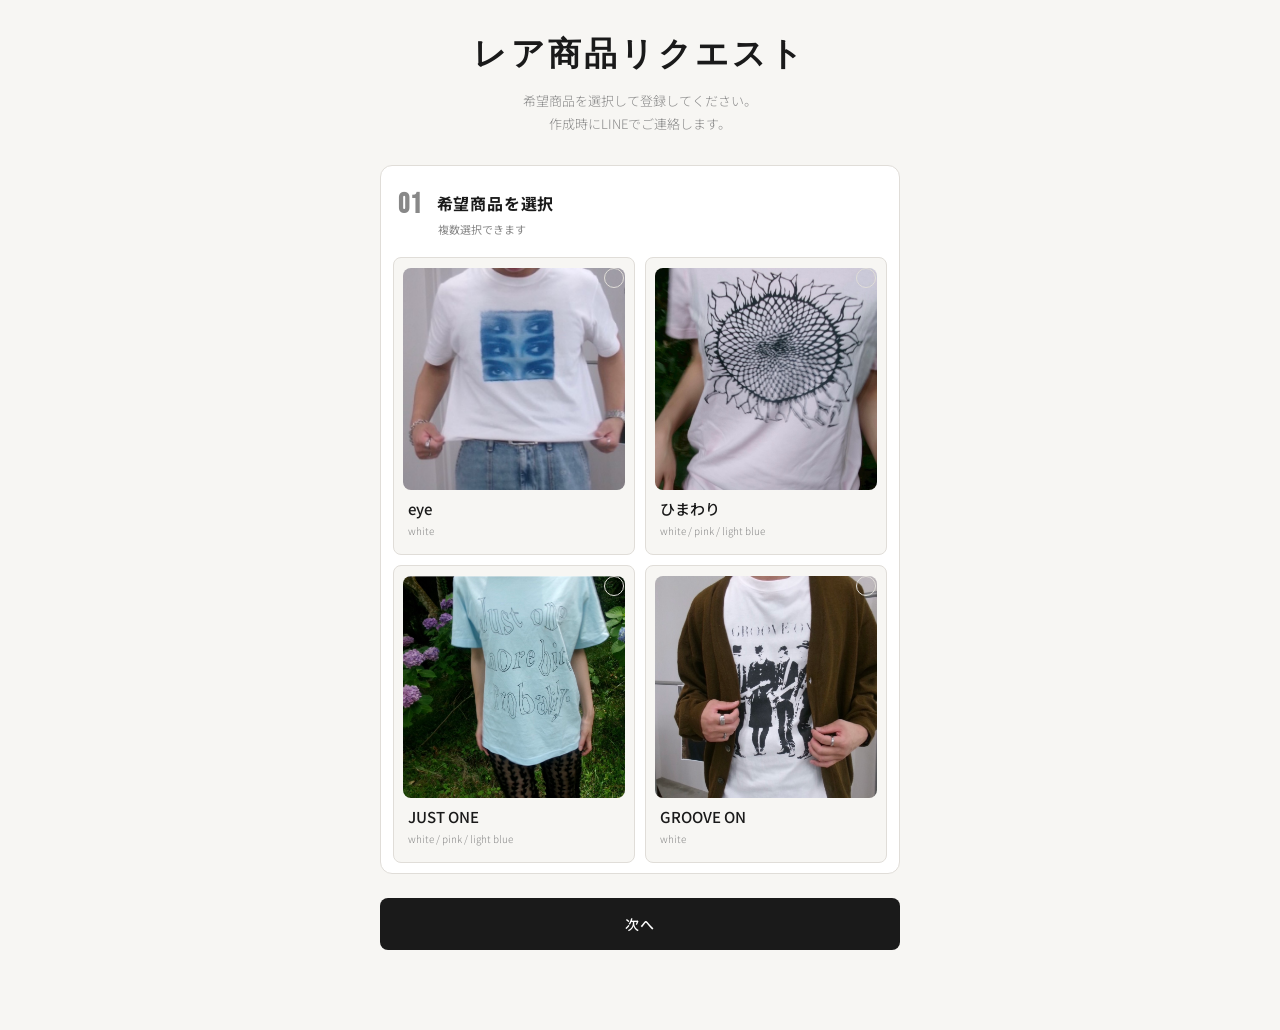
==== index.html @ e50fa968 "重複削除" ====
<!DOCTYPE html>
<html lang="ja">
<head>
  <meta charset="UTF-8">
  <meta name="viewport" content="width=device-width, initial-scale=1.0">
  <title>レアアイテム購入希望登録</title>
  <link rel="stylesheet" href="style.css">
</head>
<body>

  <div class="container">
    <header class="header">
      <h1 class="header__title">レア商品リクエスト</h1>
      <p class="header__desc">希望商品を選択して登録してください。<br>作成時にLINEでご連絡します。</p>
    </header>

    <form id="wishForm">

      <input type="hidden" id="lineUserId">
      <input type="hidden" id="lineDisplayName">

      <!-- =============================================
           STEP 1: 商品選択
           商品を追加・変更する場合はここを編集
      ============================================= -->
      <div class="step" id="step1">
        <h2 class="step__title"><span class="step__num">01</span>希望商品を選択</h2>
        <p class="step__note">複数選択できます</p>
        <div class="product-grid">

          <!-- 商品カード：商品名・色はここで変更 -->
          <label class="product-card" data-product="eye">
            <input type="checkbox" name="product" value="eye">
            <div class="product-card__inner">
              <div class="product-card__check">✓</div>
              <!-- eyeの商品画像 -->
              <img src="Eye.jpg" alt="eye" class="product-card__img">
              <p class="product-card__name">eye</p>
              <!-- eyeの色：白 -->
              <p class="product-card__colors">white</p>
            </div>
          </label>

          <label class="product-card" data-product="himawari">
            <input type="checkbox" name="product" value="himawari">
            <div class="product-card__inner">
              <div class="product-card__check">✓</div>
              <!-- ひまわりの商品画像 -->
              <img src="Himawari.jpg" alt="ひまわり" class="product-card__img">
              <p class="product-card__name">ひまわり</p>
              <!-- ひまわりの色：白・ピンク・水色 -->
              <p class="product-card__colors">white / pink / light blue</p>
            </div>
          </label>

          <label class="product-card" data-product="justone">
            <input type="checkbox" name="product" value="justone">
            <div class="product-card__inner">
              <div class="product-card__check">✓</div>
              <!-- JUST ONEの商品画像 -->
              <img src="JustOne.jpg" alt="JUST ONE" class="product-card__img">
              <p class="product-card__name">JUST ONE</p>
              <!-- JUST ONEの色：白・ピンク・水色 -->
              <p class="product-card__colors">white / pink / light blue</p>
            </div>
          </label>

          <label class="product-card" data-product="grooveon">
            <input type="checkbox" name="product" value="grooveon">
            <div class="product-card__inner">
              <div class="product-card__check">✓</div>
              <!-- GROOVE ONの商品画像 -->
              <img src="GrooveOn.jpg" alt="GROOVE ON" class="product-card__img">
              <p class="product-card__name">GROOVE ON</p>
              <!-- GROOVE ONの色：白 -->
              <p class="product-card__colors">white</p>
            </div>
          </label>

        </div>
      </div>

      <!-- =============================================
           STEP 2: 各商品の詳細選択
           JSで動的に生成されます
      ============================================= -->
      <div class="step" id="step2" style="display:none;">
        <h2 class="step__title"><span class="step__num">02</span>色・サイズ・希望度を選択</h2>
        <div id="productDetails"></div>
      </div>

      <!-- =============================================
           STEP 3: 確認画面
      ============================================= -->
      <div class="step" id="step3" style="display:none;">
        <h2 class="step__title">
          <span class="step__num">03</span>
          内容を確認して送信
        </h2>
        <div id="confirmDetails"></div>
        <div class="input-group">
          <p class="input-note">作成時にLINEでお知らせします。</p>
        </div>
      </div>

      <!-- ナビゲーションボタン -->
      <div class="nav-buttons">
        <button type="button" class="btn btn--back" id="backBtn" style="display:none;">戻る</button>
        <button type="button" class="btn btn--next" id="nextBtn">次へ</button>
        <button type="submit" class="btn btn--submit" id="submitBtn" style="display:none;">登録する</button>
      </div>

    </form>

    <!-- 送信完了画面 -->
    <div class="complete" id="completeView" style="display:none;">
      <div class="complete__icon">✓</div>
      <h2 class="complete__title">登録完了</h2>
      <p class="complete__text">作成時にLINEでご連絡します。<br>お楽しみに！</p>
      <button class="btn btn--next" onclick="location.reload()">TOPに戻る</button>
    </div>

  </div>

  <script src="https://static.line-scdn.net/liff/edge/2/sdk.js"></script>
  <script src="script.js"></script>
</body>
</html>
---- style.css ----
@import url('https://fonts.googleapis.com/css2?family=Bebas+Neue&family=Noto+Sans+JP:wght@300;400;500&display=swap');

/* =============================================
   CSS変数：色・フォントはここで一括管理
============================================= */
:root {
  --color-bg: #f7f6f3;
  --color-surface: #ffffff;
  --color-accent: #1a1a1a;
  --color-accent-light: #333;
  --color-muted: #888;
  --color-border: #e0ddd8;
  --color-selected: #1a1a1a;
  --color-selected-text: #ffffff;
  --color-error: #c0392b;
  --font-display: 'Bebas Neue', sans-serif;
  --font-body: 'Noto Sans JP', sans-serif;
  --radius: 12px;
  --radius-sm: 8px;
}

* {
  box-sizing: border-box;
  margin: 0;
  padding: 0;
}

body {
  background-color: var(--color-bg);
  font-family: var(--font-body);
  color: var(--color-accent);
  min-height: 100vh;
  padding: 40px 16px 80px;
}

/* =============================================
   コンテナ
============================================= */
.container {
  max-width: 520px;
  margin: 0 auto;
}

/* =============================================
   ヘッダー
============================================= */
.header {
  text-align: center;
  margin-bottom: 30px;
}

.header__sub {
  font-family: var(--font-display);
  font-size: 13px;
  letter-spacing: 0.3em;
  color: var(--color-muted);
  margin-bottom: 8px;
}

.header__title {
  font-family: var(--font-display);
  font-size: 32.5px;
  letter-spacing: 0.1em;
  line-height: 1;
  margin-bottom: 16px;
}

.header__desc {
  font-size: 13px;
  color: var(--color-muted);
  line-height: 1.8;
  font-weight: 300;
}

/* =============================================
   ステップ
============================================= */
.step {
  background: var(--color-surface);
  border-radius: var(--radius);
  padding: 21px 12px 10px 12px;
  margin-bottom: 16px;
  border: 1px solid var(--color-border);
}

.step__title {
  font-size: 16px;
  font-weight: 700;
  letter-spacing: 0.05em;
  margin-bottom: 2px;
  margin-left: 5px;
  display: flex;
  align-items: center;
  gap: 15px;
}

.step__num {
  font-family: var(--font-display);
  font-size: 28px;
  line-height: 1;
  color: var(--color-muted);
  padding-top: 4px; /* 数値を調整して合わせる */
}

.step__note {
  font-size: 11px;
  color: var(--color-muted);
  margin-bottom: 20px;
  margin-left: 45px;
}

/* =============================================
   商品グリッド
============================================= */
.product-grid {
  display: grid;
  grid-template-columns: 1fr 1fr;
  gap: 10px;
}

.product-card {
  cursor: pointer;
  display: block;
}

.product-card input[type="checkbox"] {
  display: none;
}

.product-card__inner {
  border: 1.5px solid var(--color-border);
  border-radius: var(--radius-sm);
  padding: 16px 14px;
  position: relative;
  transition: all 0.2s ease;
  background: var(--color-bg);
}

.product-card__check {
  position: absolute;
  top: 10px;
  right: 10px;
  width: 20px;
  height: 20px;
  border-radius: 50%;
  border: 1.5px solid var(--color-border);
  display: flex;
  align-items: center;
  justify-content: center;
  font-size: 10px;
  color: transparent;
  transition: all 0.2s ease;
}

/* 商品カード画像 */
.product-card__img {
  width: calc(100% + 10px); /* paddingの分だけ広げる */
  margin-left: -5px; /* product-card__innerのpaddingと合わせる */
  margin-top: -6px; /* 上の隙間を埋める */
  border-radius: var(--radius-sm); /* 上だけ角丸 */
  aspect-ratio: 1 / 1;
  object-fit: cover;
  display: block;
  margin-bottom: 8px;
}

.product-card input:checked ~ .product-card__inner {
  border-color: var(--color-selected);
  background: var(--color-selected);
}

.product-card input:checked ~ .product-card__inner .product-card__name {
  color: var(--color-selected-text);
}

.product-card input:checked ~ .product-card__inner .product-card__colors {
  color: rgba(255,255,255,0.6);
}

.product-card input:checked ~ .product-card__inner .product-card__check {
  background: white;
  border-color: white;
  color: var(--color-selected);
}

.product-card__name {
  font-size: 15px;
  font-weight: 500;
  margin-bottom: 4px;
  transition: color 0.2s;
}

.product-card__colors {
  font-size: 10px;
  color: var(--color-muted);
  font-weight: 300;
  transition: color 0.2s;
}

/* =============================================
   商品詳細（STEP2）
============================================= */
.product-detail {
  margin-bottom: 40px;
}

.product-detail:last-child {
  margin-bottom: 0;
}

.product-detail__name {
  font-family: var(--font-display);
  font-size: 22px;
  letter-spacing: 0.05em;
  margin-top: 15px;
  margin-bottom: 10px;
  margin-left: 5px;
}

.detail-label {
  font-size: 13px;
  font-weight: 500;
  letter-spacing: 0.05em;
  margin-bottom: 13px;
  margin-left: 2px;
  text-transform: uppercase;
  background:rgba(215, 198, 188, 0);
  color: rgb(0, 0, 0);
}

.detail-section {
  margin-bottom: 6px;
  padding: 11px;
  background: var(--color-surface);
  border-radius: var(--radius-sm);
  border: 1px solid var(--color-border);
}

.detail-section--size {
  padding-bottom: 10px 10px 1px 10px; /* サイズの島だけ下のpaddingを小さく */
}

.detail-section:first-of-type {
  border-radius: var(--radius-sm);
}

.detail-section:last-of-type {
  border-radius: var(--radius-sm);
  margin-bottom: 0;
}

.detail-section:last-child {
  margin-bottom: 0;
}

/* サイズグループ */
.size-group {
  margin-bottom: 10px;
}

.size-group__label {
  font-size: 11px;
  font-weight: 1000;
  letter-spacing: 0.1em;
  color: #717171; /* 文字色を白に */
  text-transform: uppercase;
  margin-bottom: 1px;
  display: inline-block;
  padding: 2px 5px;
  border-radius: 3px; /* 角を少し丸める（完全な四角にするなら0px） */
  background-color: #efefef85; /* 背景色 */
}

.size-group-divider {
  border: none;
  border-top: 1px solid var(--color-border);
  margin-top: 19px ;
  margin-bottom: 13px;
}

.option-group--size-row {
  display: flex;
  flex-wrap: wrap;
  gap: 8px;
  margin-bottom: -10px;
}

/* サイズグループヘッダー */
.size-group__header {
  display: flex;
  align-items: center;
  gap: 8px;
  margin-bottom: 16px;
}

/* ？ボタン */
.size-group__info-btn {
  width: 15px;
  height: 15px;
  border-radius: 50%;
  border: 1.8px solid #a9a9a9;
  background: transparent;
  color: #a9a9a9;
  font-size: 11px;
  cursor: pointer;
  display: flex;
  align-items: center;
  justify-content: center;
  padding: 0;
  font-weight: bold;
}

/* 情報エリア */
.size-group__info {
  background: var(--color-bg);
  border-radius: var(--radius-sm);
  padding: 12px;
  margin-bottom: 10px;
  border: 1px solid var(--color-border);
}

.size-group__info-img {
  width: 100%;
  border-radius: var(--radius-sm);
}

/* =============================================
   選択ボタン（色・サイズ・温度感共通）
============================================= */
.option-group {
  display: flex;
  flex-wrap: wrap;
  gap: 9px;
}

.option-btn {
  display: none;
}

.option-btn + label {
  display: inline-flex;
  align-items: center;
  justify-content: center;
  padding: 3.5px 11px;
  color:rgba(90, 84, 78, 0.858);
  border: 1.4px solid rgba(90, 84, 78, 0.195);
  border-radius: 15px;
  font-size: 12px;
  font-family: var(--font-body);
  cursor: pointer;
  transition: all 0.2s ease;
  background-color: rgba(234, 233, 232, 0.194);
  white-space: nowrap;
}

.option-btn:checked + label {
  background: rgb(66, 66, 66);
  border-color: rgba(66, 66, 66, 0.858);
  color: var(--color-selected-text);
}

/* =============================================
   確認画面（STEP3）
============================================= */

.confirm-item {
  padding: 12px 0;
  border-bottom: 1px solid var(--color-border);
}

.confirm-item:last-child {
  border-bottom: none;
}

.confirm-item__name {
  font-weight: 500;
  font-size: 14px;
  margin-bottom: 6px;
}

.confirm-item__detail {
  display: flex;
  gap: 12px;
  font-size: 12px;
  color: var(--color-muted);
}

/* =============================================
   ナビゲーションボタン
============================================= */
.nav-buttons {
  display: flex;
  gap: 10px;
  margin-top: 24px;
}

.btn {
  flex: 1;
  padding: 16px;
  border: none;
  border-radius: var(--radius-sm);
  font-size: 14px;
  font-family: var(--font-body);
  font-weight: 500;
  cursor: pointer;
  letter-spacing: 0.05em;
  transition: all 0.2s ease;
}

.btn--next,
.btn--submit {
  background: var(--color-selected);
  color: white;
}

.btn--next:active,
.btn--submit:active {
  opacity: 0.8;
}

.btn--back {
  background: transparent;
  border: 1.5px solid var(--color-border);
  color: var(--color-accent-light);
}

/* =============================================
   完了画面
============================================= */
.complete {
  text-align: center;
  padding: 60px 24px;
  background: var(--color-surface);
  border-radius: var(--radius);
  border: 1px solid var(--color-border);
}

.complete__icon {
  width: 56px;
  height: 56px;
  border-radius: 50%;
  background: var(--color-selected);
  color: white;
  font-size: 24px;
  display: flex;
  align-items: center;
  justify-content: center;
  margin: 0 auto 20px;
}

.complete__title {
  font-family: var(--font-display);
  font-size: 32px;
  letter-spacing: 0.1em;
  margin-bottom: 12px;
}

.complete__text {
  font-size: 13px;
  color: var(--color-muted);
  line-height: 1.8;
  font-weight: 300;
}

/* =============================================
   デバッグ表示（開発中のみ）
   本番時は削除またはdisplay:noneに
============================================= */
.debug {
  margin-top: 32px;
  text-align: left;
  background: #f0f0f0;
  border-radius: var(--radius-sm);
  padding: 16px;
  font-size: 12px;
  line-height: 1.8;
  color: #333;
  white-space: pre-wrap;
  word-break: break-all;
}
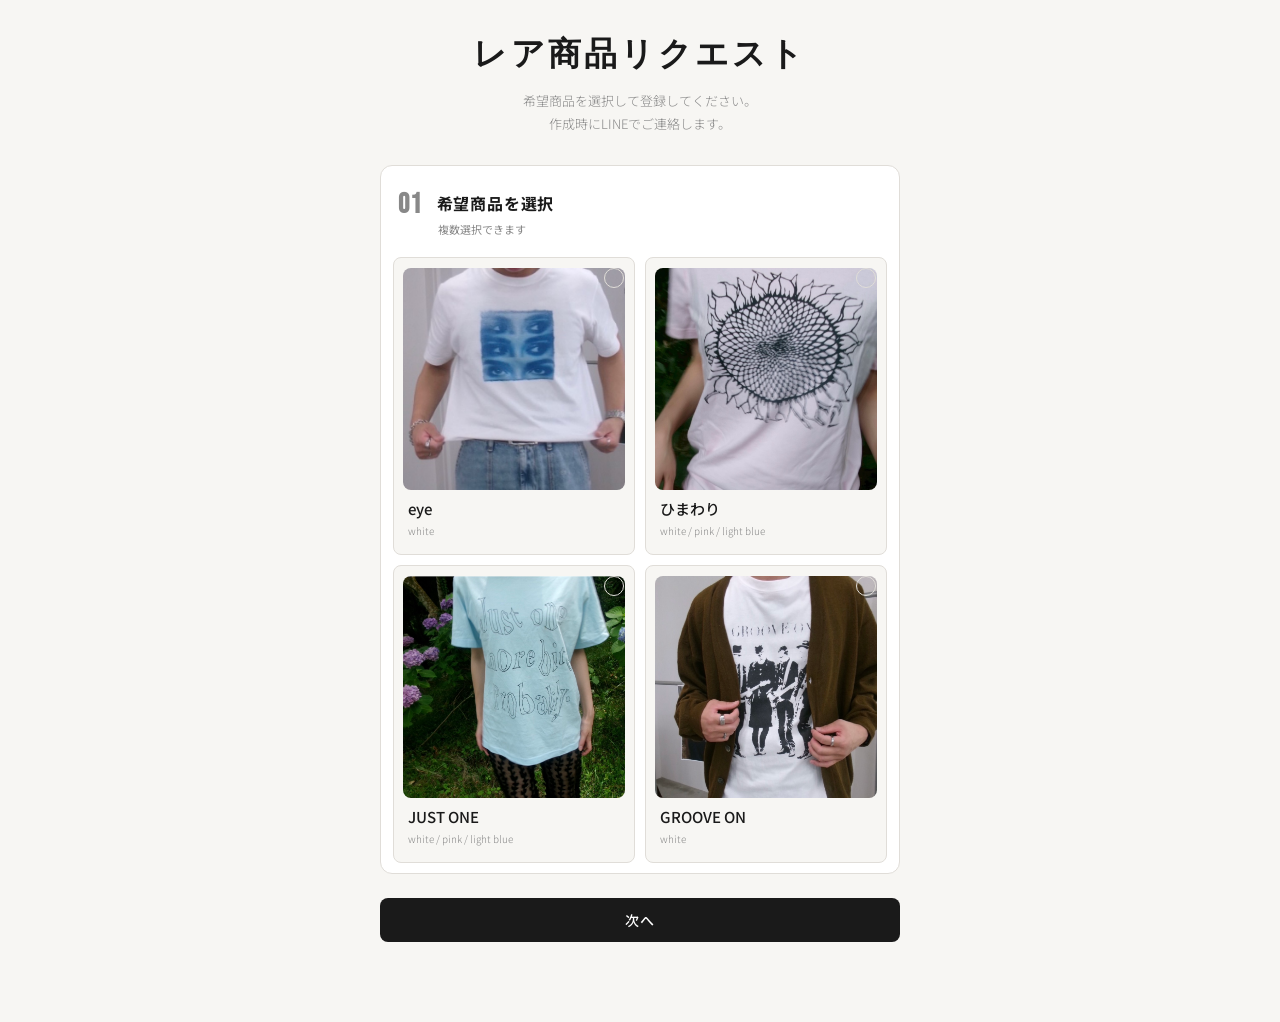
==== commit 91d577be: "登録完了アイコン削除" ====
--- a/index.html
+++ b/index.html
@@ -98,9 +98,7 @@
           内容を確認して送信
         </h2>
         <div id="confirmDetails"></div>
-        <div class="input-group">
-          <p class="input-note">作成時にLINEでお知らせします。</p>
-        </div>
+        <div class="input-group"></div>
       </div>
 
       <!-- ナビゲーションボタン -->
@@ -114,7 +112,6 @@
 
     <!-- 送信完了画面 -->
     <div class="complete" id="completeView" style="display:none;">
-      <div class="complete__icon">✓</div>
       <h2 class="complete__title">登録完了</h2>
       <p class="complete__text">作成時にLINEでご連絡します。<br>お楽しみに！</p>
       <button class="btn btn--next" onclick="location.reload()">TOPに戻る</button>
--- a/style.css
+++ b/style.css
@@ -364,7 +364,7 @@
 ============================================= */
 
 .confirm-item {
-  padding: 12px 0;
+  padding: 12px 0px 12px 45px ;
   border-bottom: 1px solid var(--color-border);
 }
 
@@ -396,7 +396,7 @@
 
 .btn {
   flex: 1;
-  padding: 16px;
+  padding: 12px;
   border: none;
   border-radius: var(--radius-sm);
   font-size: 14px;
@@ -435,18 +435,6 @@
   border: 1px solid var(--color-border);
 }
 
-.complete__icon {
-  width: 56px;
-  height: 56px;
-  border-radius: 50%;
-  background: var(--color-selected);
-  color: white;
-  font-size: 24px;
-  display: flex;
-  align-items: center;
-  justify-content: center;
-  margin: 0 auto 20px;
-}
 
 .complete__title {
   font-family: var(--font-display);
@@ -459,6 +447,7 @@
   font-size: 13px;
   color: var(--color-muted);
   line-height: 1.8;
+  margin-bottom: 24px;
   font-weight: 300;
 }
 
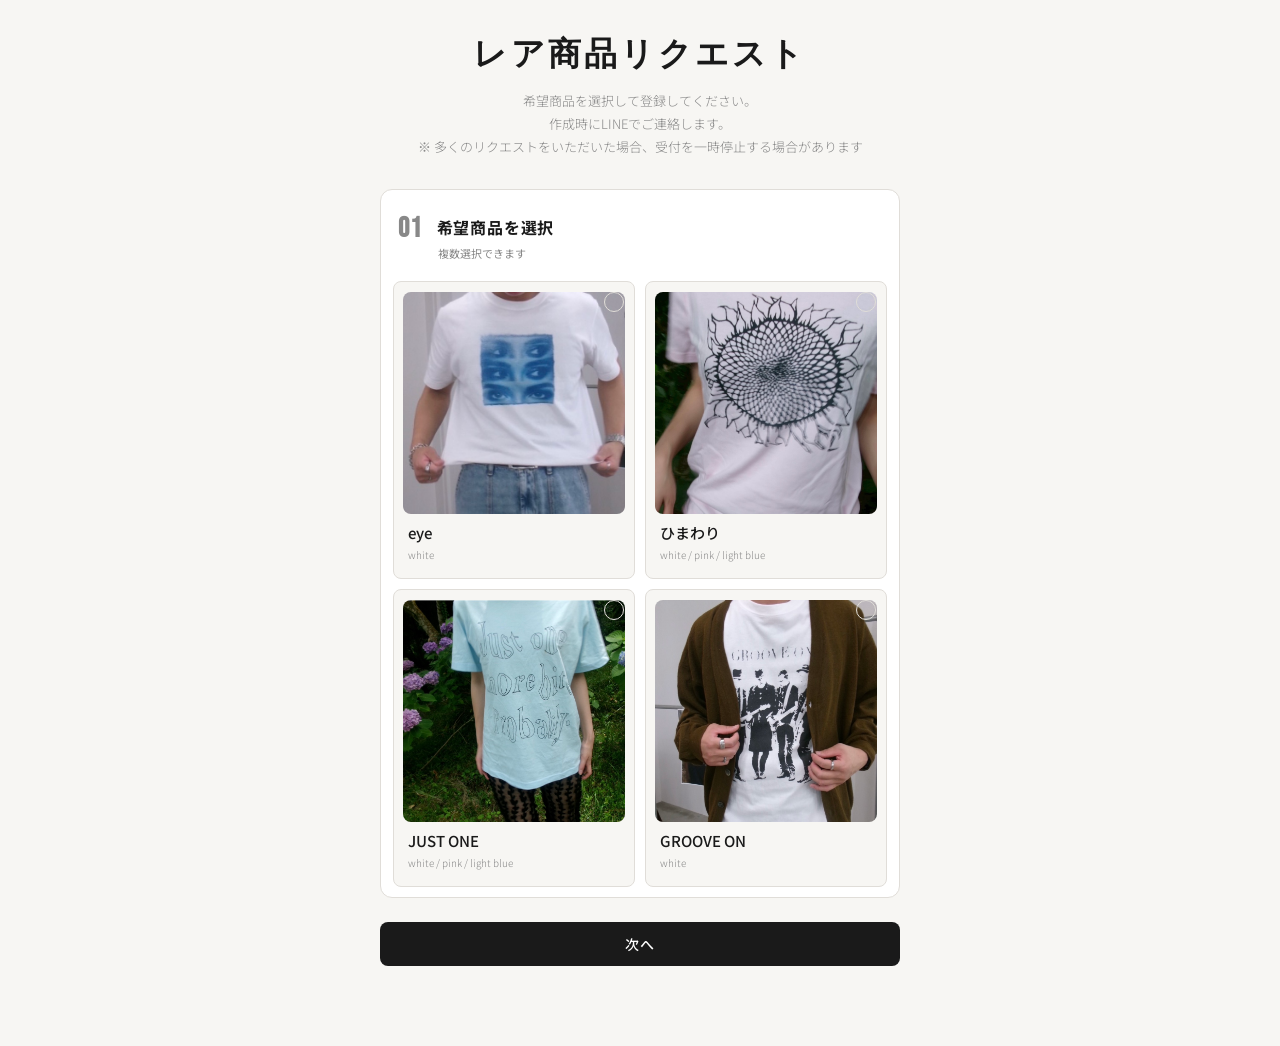
==== commit 7fdb3544: "編集" ====
--- a/index.html
+++ b/index.html
@@ -11,7 +11,7 @@
   <div class="container">
     <header class="header">
       <h1 class="header__title">レア商品リクエスト</h1>
-      <p class="header__desc">希望商品を選択して登録してください。<br>作成時にLINEでご連絡します。</p>
+      <p class="header__desc">希望商品を選択して登録してください。<br>作成時にLINEでご連絡します。<br>※ 多くのリクエストをいただいた場合、受付を一時停止する場合があります</p>
     </header>
 
     <form id="wishForm">
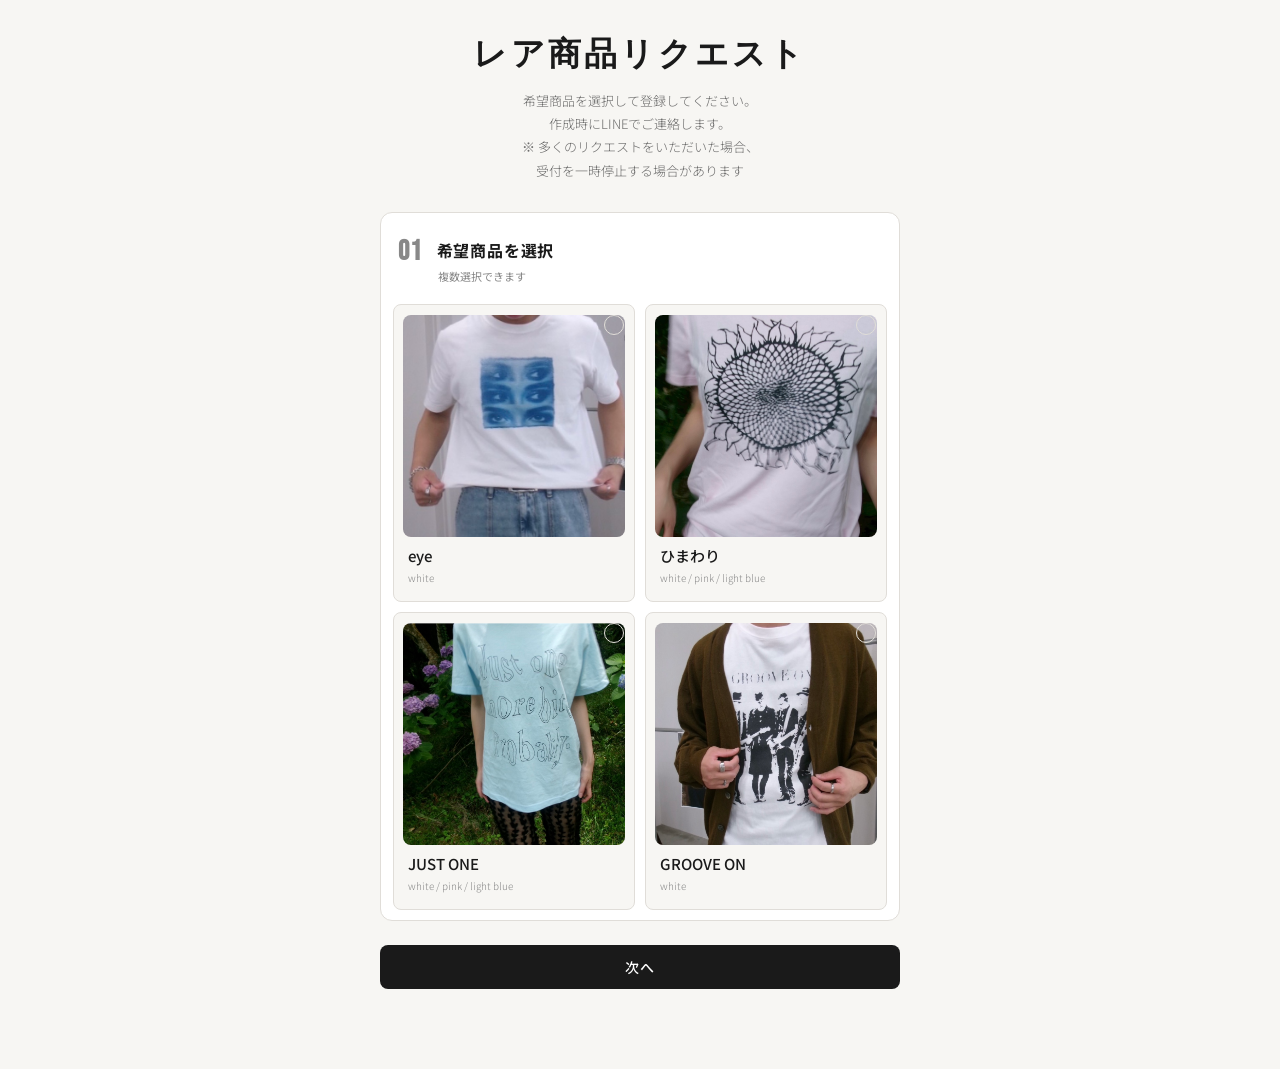
==== commit e27b3e05: "編集" ====
--- a/index.html
+++ b/index.html
@@ -11,7 +11,7 @@
   <div class="container">
     <header class="header">
       <h1 class="header__title">レア商品リクエスト</h1>
-      <p class="header__desc">希望商品を選択して登録してください。<br>作成時にLINEでご連絡します。<br>※ 多くのリクエストをいただいた場合、受付を一時停止する場合があります</p>
+      <p class="header__desc">希望商品を選択して登録してください。<br>作成時にLINEでご連絡します。<br>※ 多くのリクエストをいただいた場合、<br>受付を一時停止する場合があります</p>
     </header>
 
     <form id="wishForm">
--- a/style.css
+++ b/style.css
@@ -67,7 +67,7 @@
 
 .header__desc {
   font-size: 13px;
-  color: var(--color-muted);
+  color: rgba(80, 80, 80, 0.835);
   line-height: 1.8;
   font-weight: 300;
 }
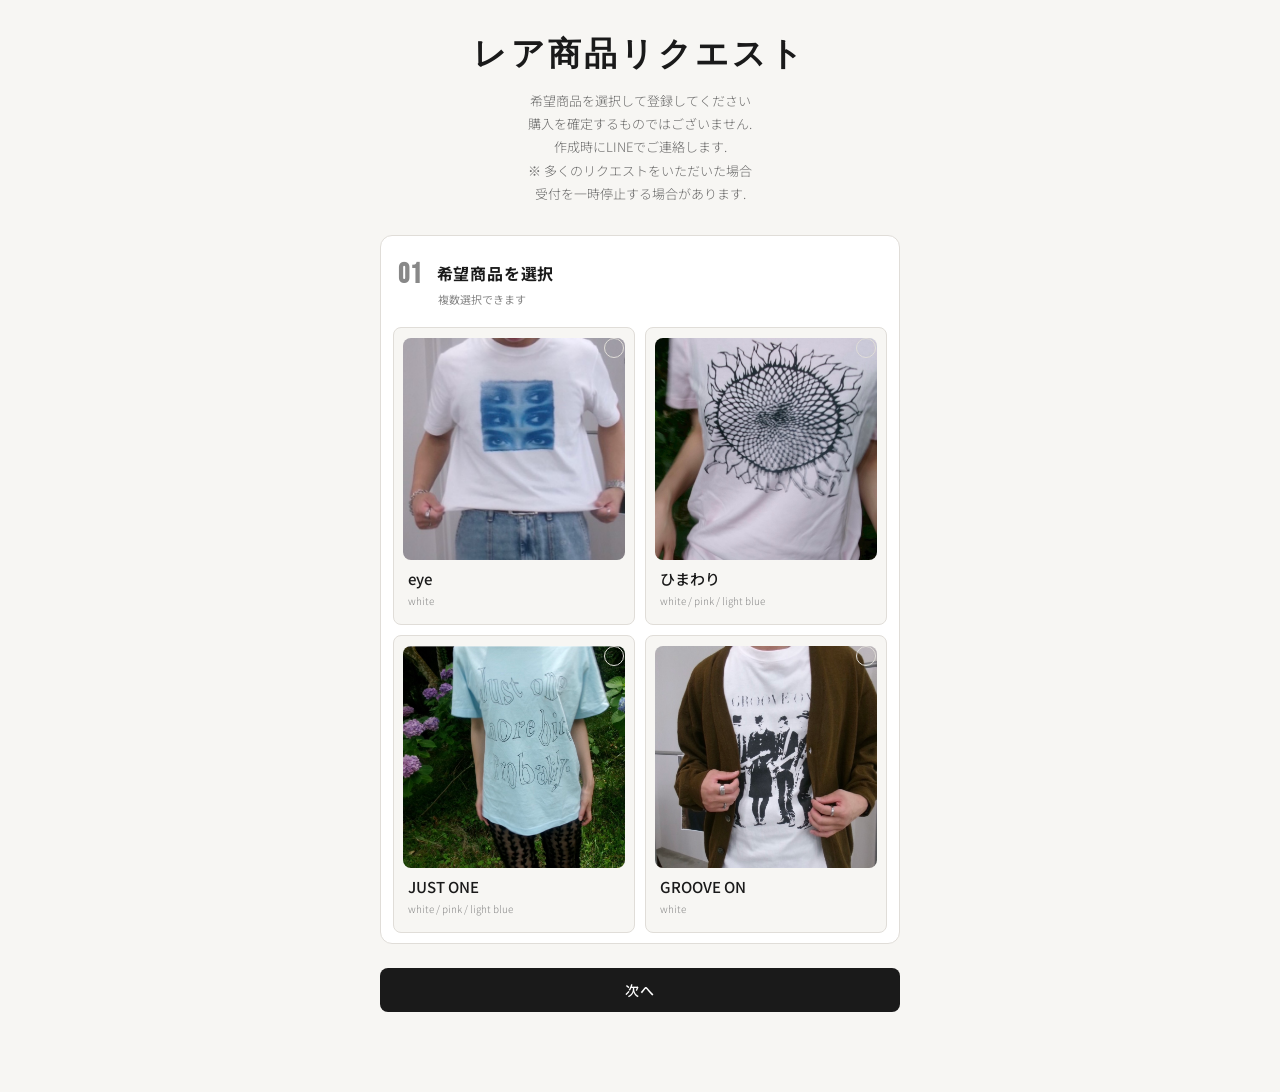
==== commit c73a6003: "修正" ====
--- a/index.html
+++ b/index.html
@@ -11,7 +11,7 @@
   <div class="container">
     <header class="header">
       <h1 class="header__title">レア商品リクエスト</h1>
-      <p class="header__desc">希望商品を選択して登録してください。<br>作成時にLINEでご連絡します。<br>※ 多くのリクエストをいただいた場合、<br>受付を一時停止する場合があります</p>
+      <p class="header__desc">希望商品を選択して登録してください<br>購入を確定するものではございません.<br>作成時にLINEでご連絡します.<br>※ 多くのリクエストをいただいた場合<br>受付を一時停止する場合があります.</p>
     </header>
 
     <form id="wishForm">
